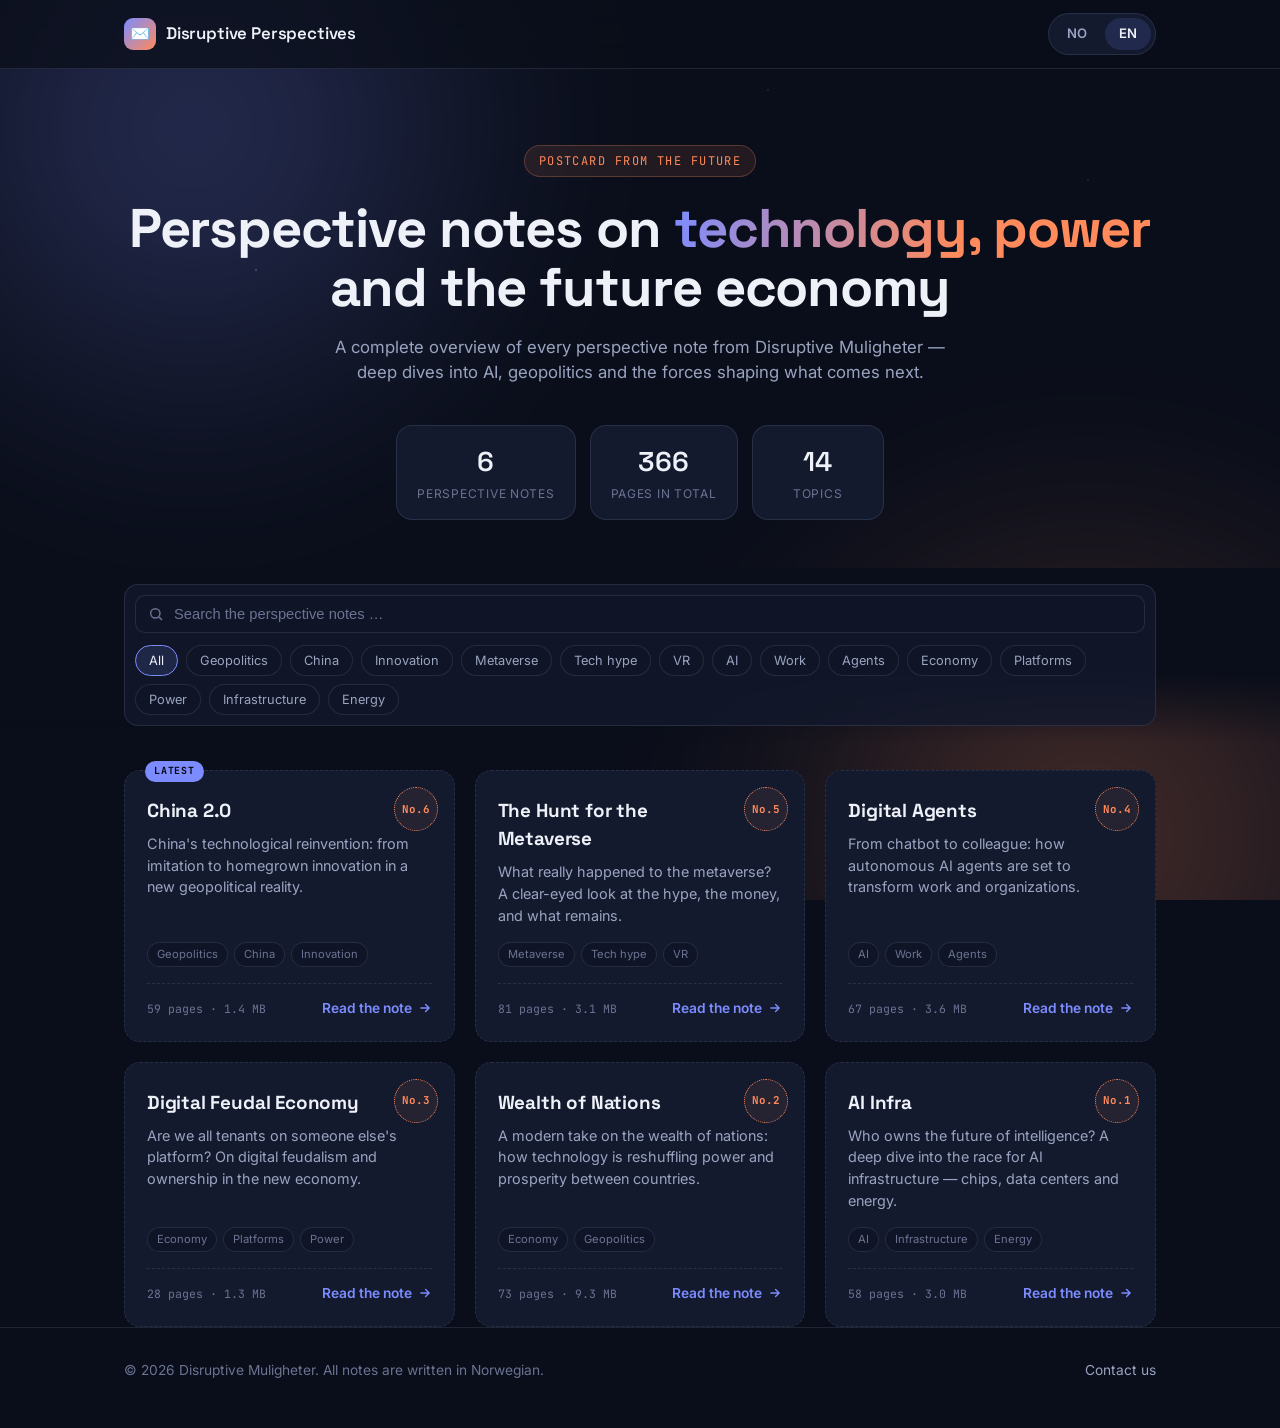
==== en/index.html @ dafa96ef "Redesign postkortfrafremtiden.no with a dynamic bilingual layout Replace the plain static list with " ====
<!DOCTYPE html>
<html lang="en">
<head>
<meta charset="UTF-8">
<meta name="viewport" content="width=device-width, initial-scale=1">
<title>Disruptive Perspectives — Postcard from the Future</title>
<meta name="description" content="Perspective notes on technology, power and the future economy, from Disruptive Muligheter.">
<link rel="icon" href="data:image/svg+xml,%3Csvg xmlns='http://www.w3.org/2000/svg' viewBox='0 0 64 64'%3E%3Crect width='64' height='64' rx='14' fill='%230a0e1a'/%3E%3Cpath d='M12 20h40v28H12z' fill='none' stroke='%237c8cff' stroke-width='3'/%3E%3Cpath d='M12 20l20 16 20-16' fill='none' stroke='%23ff8a5b' stroke-width='3' stroke-linecap='round' stroke-linejoin='round'/%3E%3C/svg%3E">
<link rel="preconnect" href="https://fonts.googleapis.com">
<link rel="preconnect" href="https://fonts.gstatic.com" crossorigin>
<link href="https://fonts.googleapis.com/css2?family=Space+Grotesk:wght@500;600;700&family=Inter:wght@400;500;600&family=JetBrains+Mono:wght@500;700&display=swap" rel="stylesheet">
<link rel="stylesheet" href="../assets/style.css">
</head>
<body>
<div class="sky"></div>
<div class="stars"></div>

<header class="site">
  <div class="wrap">
    <a class="brand" href="./">
      <span class="mark">✉️</span>
      Disruptive Perspectives
    </a>
    <nav class="langswitch" aria-label="Language switch">
      <a href="../">NO</a>
      <a href="./" class="active">EN</a>
    </nav>
  </div>
</header>

<section class="hero">
  <div class="wrap">
    <span class="eyebrow">Postcard from the future</span>
    <h1>Perspective notes on <span class="grad">technology, power</span> and the future economy</h1>
    <p class="lead">A complete overview of every perspective note from Disruptive Muligheter — deep dives into AI, geopolitics and the forces shaping what comes next.</p>
    <div class="stats" id="stats"></div>
  </div>
</section>

<div class="controls">
  <div class="wrap">
    <div class="controls-inner">
      <label class="search" for="search">
        <svg width="16" height="16" viewBox="0 0 24 24" fill="none" stroke="currentColor" stroke-width="2.2"><circle cx="11" cy="11" r="7"/><path d="M21 21l-4.3-4.3"/></svg>
        <input id="search" type="text" autocomplete="off">
      </label>
      <div class="tags" id="chips"></div>
    </div>
  </div>
</div>

<main class="wrap">
  <div class="grid" id="notes-grid"></div>
  <p class="empty" id="notes-empty"></p>
</main>

<footer class="site">
  <div class="wrap">
    <span>© <span id="year"></span> Disruptive Muligheter. All notes are written in Norwegian.</span>
    <a href="mailto:hei@postkortfrafremtiden.no">Contact us</a>
  </div>
</footer>

<script>window.PDF_BASE = "../";</script>
<script src="../assets/notes.js"></script>
<script src="../assets/main.js"></script>
<script>document.getElementById("year").textContent = new Date().getFullYear();</script>
</body>
</html>
---- assets/style.css ----
/* Disruptive Perspektiver — postkortfrafremtiden.no */

:root {
  --bg: #0a0e1a;
  --bg-soft: #0f1526;
  --panel: #131a2e;
  --panel-border: rgba(148, 163, 200, 0.16);
  --text: #eef1f8;
  --text-dim: #9aa4c0;
  --text-faint: #6b7392;
  --accent: #7c8cff;
  --accent-2: #ff8a5b;
  --accent-soft: rgba(124, 140, 255, 0.14);
  --stamp: #ff8a5b;
  --focus: #ffd166;
  --radius: 16px;
  --maxw: 1080px;
  font-size: 16px;
}

* { box-sizing: border-box; }

html { scroll-behavior: smooth; }

body {
  margin: 0;
  min-height: 100vh;
  background: var(--bg);
  color: var(--text);
  font-family: "Inter", -apple-system, BlinkMacSystemFont, "Segoe UI", sans-serif;
  line-height: 1.5;
  -webkit-font-smoothing: antialiased;
}

a { color: inherit; }

::selection { background: var(--accent); color: #06070d; }

/* ---------- backdrop ---------- */

.sky {
  position: fixed;
  inset: 0;
  z-index: -1;
  overflow: hidden;
  background: var(--bg);
}

.sky::before,
.sky::after {
  content: "";
  position: absolute;
  width: 60vmax;
  height: 60vmax;
  border-radius: 50%;
  filter: blur(90px);
  opacity: 0.28;
  animation: drift 26s ease-in-out infinite alternate;
}

.sky::before {
  top: -20vmax;
  left: -15vmax;
  background: radial-gradient(circle, var(--accent), transparent 70%);
}

.sky::after {
  bottom: -25vmax;
  right: -15vmax;
  background: radial-gradient(circle, var(--accent-2), transparent 70%);
  animation-delay: -13s;
}

@keyframes drift {
  from { transform: translate(0, 0) scale(1); }
  to { transform: translate(4vw, 3vh) scale(1.08); }
}

.stars {
  position: fixed;
  inset: 0;
  z-index: -1;
  background-image:
    radial-gradient(1.5px 1.5px at 20% 30%, rgba(255,255,255,0.35), transparent),
    radial-gradient(1.5px 1.5px at 70% 65%, rgba(255,255,255,0.25), transparent),
    radial-gradient(1px 1px at 45% 80%, rgba(255,255,255,0.3), transparent),
    radial-gradient(1px 1px at 85% 20%, rgba(255,255,255,0.25), transparent),
    radial-gradient(1.5px 1.5px at 10% 70%, rgba(255,255,255,0.2), transparent),
    radial-gradient(1px 1px at 60% 10%, rgba(255,255,255,0.25), transparent);
  background-size: 100% 100%;
}

@media (prefers-reduced-motion: reduce) {
  .sky::before, .sky::after { animation: none; }
  html { scroll-behavior: auto; }
}

/* ---------- layout shell ---------- */

.wrap {
  max-width: var(--maxw);
  margin: 0 auto;
  padding: 0 24px;
}

header.site {
  position: sticky;
  top: 0;
  z-index: 20;
  backdrop-filter: blur(14px);
  background: rgba(10, 14, 26, 0.72);
  border-bottom: 1px solid var(--panel-border);
}

header.site .wrap {
  display: flex;
  align-items: center;
  justify-content: space-between;
  height: 68px;
}

.brand {
  display: flex;
  align-items: center;
  gap: 10px;
  font-family: "Space Grotesk", "Inter", sans-serif;
  font-weight: 600;
  font-size: 1.05rem;
  text-decoration: none;
  letter-spacing: -0.01em;
}

.brand .mark {
  display: inline-grid;
  place-items: center;
  width: 32px;
  height: 32px;
  border-radius: 9px;
  background: linear-gradient(135deg, var(--accent), var(--accent-2));
  font-size: 1rem;
}

.langswitch {
  display: flex;
  gap: 4px;
  padding: 4px;
  border-radius: 999px;
  background: var(--panel);
  border: 1px solid var(--panel-border);
}

.langswitch a {
  padding: 6px 14px;
  border-radius: 999px;
  font-size: 0.82rem;
  font-weight: 600;
  text-decoration: none;
  color: var(--text-dim);
  transition: background 0.2s, color 0.2s;
}

.langswitch a.active {
  background: var(--accent-soft);
  color: var(--text);
}

.langswitch a:not(.active):hover { color: var(--text); }

/* ---------- hero ---------- */

.hero {
  padding: 76px 0 48px;
  text-align: center;
}

.eyebrow {
  display: inline-flex;
  align-items: center;
  gap: 8px;
  font-family: "JetBrains Mono", monospace;
  font-size: 0.75rem;
  letter-spacing: 0.12em;
  text-transform: uppercase;
  color: var(--accent-2);
  background: rgba(255, 138, 91, 0.1);
  border: 1px solid rgba(255, 138, 91, 0.25);
  padding: 6px 14px;
  border-radius: 999px;
  margin-bottom: 22px;
}

.hero h1 {
  font-family: "Space Grotesk", sans-serif;
  font-size: clamp(2.1rem, 5vw, 3.4rem);
  line-height: 1.08;
  letter-spacing: -0.02em;
  margin: 0 0 18px;
}

.hero h1 .grad {
  background: linear-gradient(100deg, var(--accent), var(--accent-2) 60%);
  -webkit-background-clip: text;
  background-clip: text;
  color: transparent;
}

.hero p.lead {
  max-width: 620px;
  margin: 0 auto;
  color: var(--text-dim);
  font-size: 1.05rem;
}

.stats {
  display: flex;
  justify-content: center;
  gap: 14px;
  flex-wrap: wrap;
  margin-top: 40px;
}

.stat {
  min-width: 132px;
  padding: 16px 20px;
  border-radius: var(--radius);
  background: var(--panel);
  border: 1px solid var(--panel-border);
}

.stat .num {
  font-family: "Space Grotesk", sans-serif;
  font-size: 1.7rem;
  font-weight: 600;
  color: var(--text);
}

.stat .label {
  font-size: 0.75rem;
  color: var(--text-faint);
  text-transform: uppercase;
  letter-spacing: 0.06em;
  margin-top: 2px;
}

/* ---------- controls ---------- */

.controls {
  position: sticky;
  top: 68px;
  z-index: 15;
  padding: 16px 0;
  background: linear-gradient(180deg, var(--bg) 60%, transparent);
}

.controls-inner {
  display: flex;
  gap: 12px;
  flex-wrap: wrap;
  align-items: center;
  padding: 10px;
  border-radius: 14px;
  background: rgba(19, 26, 46, 0.75);
  backdrop-filter: blur(10px);
  border: 1px solid var(--panel-border);
}

.search {
  flex: 1 1 220px;
  display: flex;
  align-items: center;
  gap: 8px;
  background: var(--bg-soft);
  border: 1px solid var(--panel-border);
  border-radius: 10px;
  padding: 9px 12px;
}

.search svg { flex-shrink: 0; color: var(--text-faint); }

.search input {
  border: none;
  background: transparent;
  outline: none;
  color: var(--text);
  font-size: 0.92rem;
  width: 100%;
}

.search input::placeholder { color: var(--text-faint); }

.tags {
  display: flex;
  gap: 8px;
  flex-wrap: wrap;
}

.chip {
  border: 1px solid var(--panel-border);
  background: var(--bg-soft);
  color: var(--text-dim);
  padding: 7px 13px;
  border-radius: 999px;
  font-size: 0.8rem;
  cursor: pointer;
  transition: all 0.15s ease;
  font-family: inherit;
}

.chip:hover { color: var(--text); border-color: var(--accent); }

.chip.active {
  background: var(--accent-soft);
  border-color: var(--accent);
  color: var(--text);
}

/* ---------- grid & cards ---------- */

main { padding-bottom: 90px; }

.grid {
  display: grid;
  grid-template-columns: repeat(auto-fill, minmax(280px, 1fr));
  gap: 20px;
  margin-top: 28px;
}

.card {
  position: relative;
  display: flex;
  flex-direction: column;
  padding: 22px;
  border-radius: var(--radius);
  background: var(--panel);
  border: 1px dashed var(--panel-border);
  opacity: 0;
  transform: translateY(18px);
  transition: transform 0.45s cubic-bezier(.2,.7,.3,1), opacity 0.45s ease, border-color 0.2s, box-shadow 0.2s;
}

.card.in-view {
  opacity: 1;
  transform: translateY(0);
}

.card:hover {
  border-color: var(--accent);
  box-shadow: 0 18px 40px -20px rgba(124, 140, 255, 0.45);
  transform: translateY(-4px) rotate(-0.3deg);
}

.card[hidden] { display: none; }

.stamp {
  position: absolute;
  top: 16px;
  right: 16px;
  width: 44px;
  height: 44px;
  border-radius: 50%;
  display: grid;
  place-items: center;
  font-family: "JetBrains Mono", monospace;
  font-size: 0.68rem;
  font-weight: 700;
  color: var(--stamp);
  border: 1.5px dotted var(--stamp);
  background: rgba(255, 138, 91, 0.08);
}

.badge-latest {
  position: absolute;
  top: -10px;
  left: 20px;
  font-family: "JetBrains Mono", monospace;
  font-size: 0.62rem;
  letter-spacing: 0.08em;
  text-transform: uppercase;
  background: var(--accent);
  color: #06070d;
  padding: 3px 9px;
  border-radius: 999px;
  font-weight: 700;
}

.card h3 {
  font-family: "Space Grotesk", sans-serif;
  font-size: 1.18rem;
  margin: 4px 46px 8px 0;
  letter-spacing: -0.01em;
}

.card p.desc {
  color: var(--text-dim);
  font-size: 0.9rem;
  margin: 0 0 16px;
  flex: 1;
}

.card .tagrow {
  display: flex;
  flex-wrap: wrap;
  gap: 6px;
  margin-bottom: 16px;
}

.card .tagrow span {
  font-size: 0.7rem;
  color: var(--text-faint);
  background: var(--bg-soft);
  border: 1px solid var(--panel-border);
  padding: 3px 9px;
  border-radius: 999px;
}

.card .meta {
  display: flex;
  align-items: center;
  justify-content: space-between;
  padding-top: 14px;
  border-top: 1px dashed var(--panel-border);
}

.card .filemeta {
  font-family: "JetBrains Mono", monospace;
  font-size: 0.72rem;
  color: var(--text-faint);
}

.card .read {
  display: inline-flex;
  align-items: center;
  gap: 6px;
  font-weight: 600;
  font-size: 0.86rem;
  color: var(--accent);
  text-decoration: none;
}

.card .read svg { transition: transform 0.2s; }
.card:hover .read svg { transform: translateX(3px); }

.empty {
  text-align: center;
  padding: 60px 20px;
  color: var(--text-faint);
  display: none;
}

.empty.show { display: block; }

/* ---------- footer ---------- */

footer.site {
  border-top: 1px solid var(--panel-border);
  padding: 32px 0 48px;
  color: var(--text-faint);
  font-size: 0.86rem;
}

footer.site .wrap {
  display: flex;
  flex-wrap: wrap;
  gap: 12px;
  align-items: center;
  justify-content: space-between;
}

footer.site a {
  color: var(--text-dim);
  text-decoration: none;
}

footer.site a:hover { color: var(--accent); }

@media (max-width: 560px) {
  header.site .wrap { height: auto; padding: 14px 20px; }
  .hero { padding: 56px 0 36px; }
  .controls { top: auto; }
}
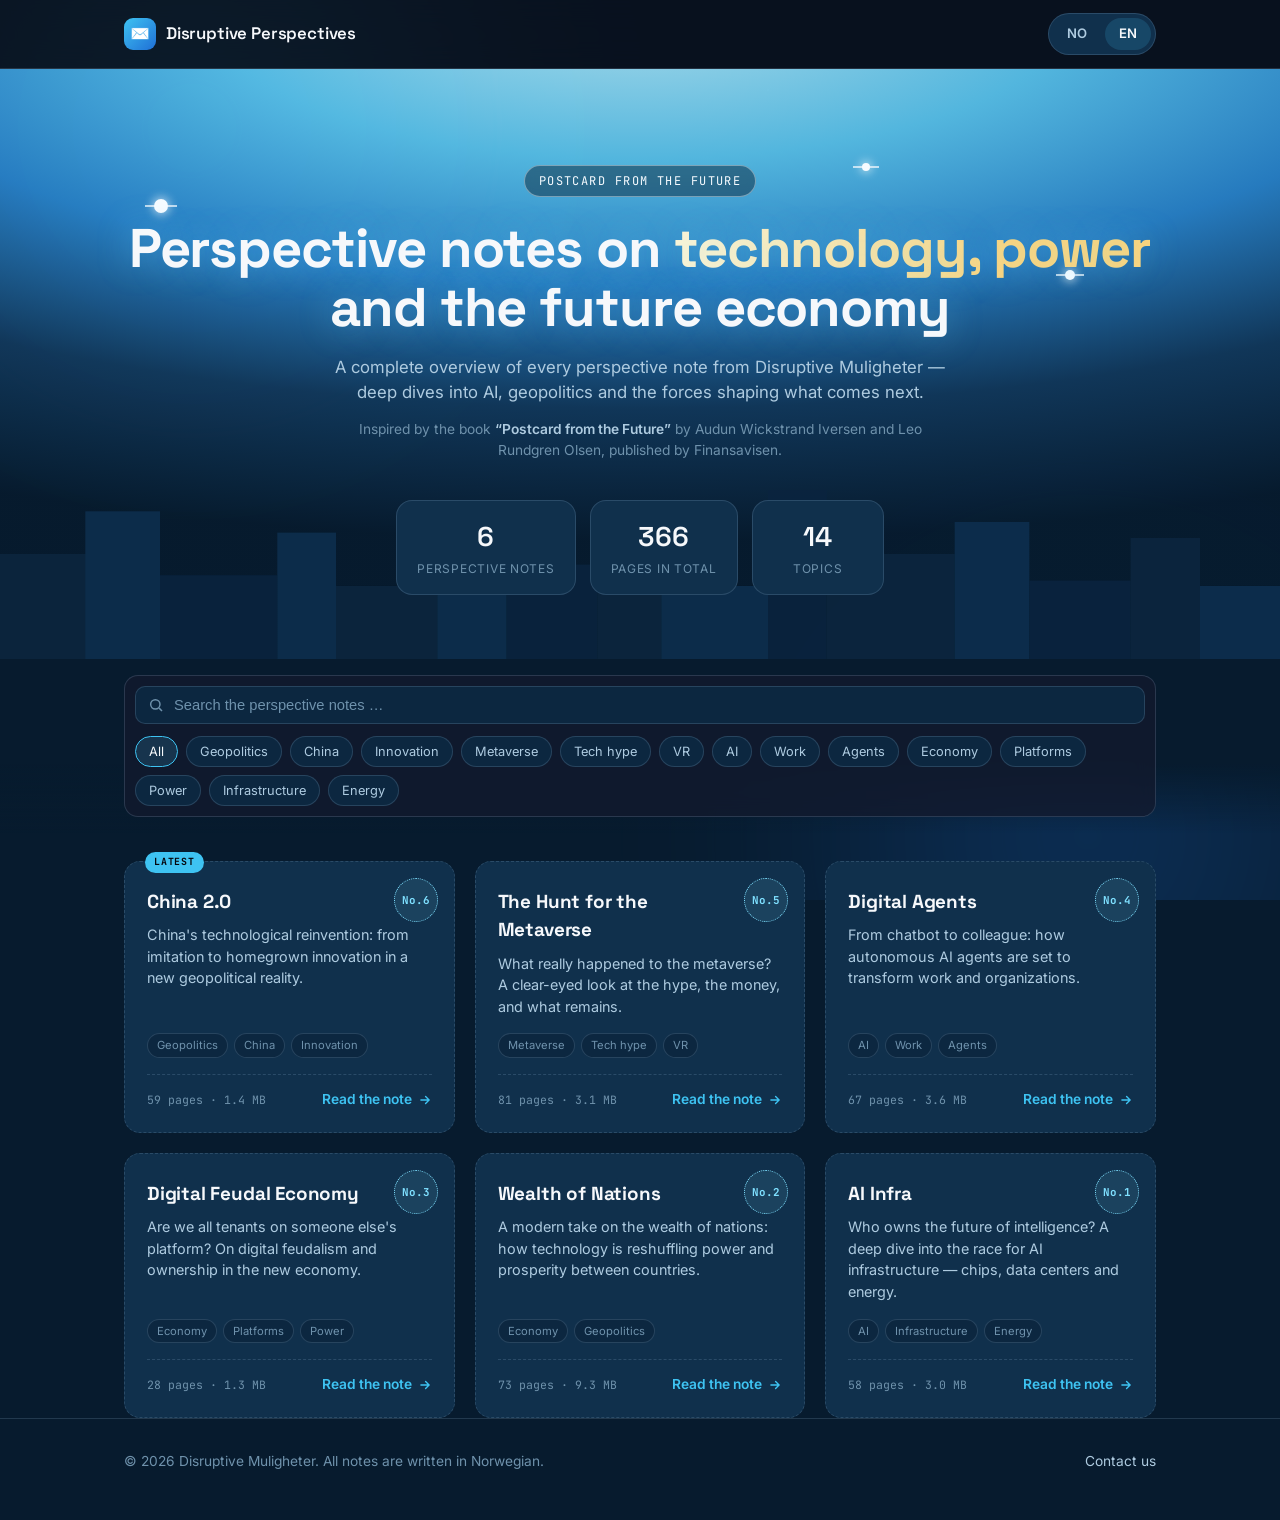
==== commit a320ec05: "Restyle the site to match the "Postkort fra fremtiden" book cover Swap the dark indigo/orange theme " ====
--- a/en/index.html
+++ b/en/index.html
@@ -5,7 +5,7 @@
 <meta name="viewport" content="width=device-width, initial-scale=1">
 <title>Disruptive Perspectives — Postcard from the Future</title>
 <meta name="description" content="Perspective notes on technology, power and the future economy, from Disruptive Muligheter.">
-<link rel="icon" href="data:image/svg+xml,%3Csvg xmlns='http://www.w3.org/2000/svg' viewBox='0 0 64 64'%3E%3Crect width='64' height='64' rx='14' fill='%230a0e1a'/%3E%3Cpath d='M12 20h40v28H12z' fill='none' stroke='%237c8cff' stroke-width='3'/%3E%3Cpath d='M12 20l20 16 20-16' fill='none' stroke='%23ff8a5b' stroke-width='3' stroke-linecap='round' stroke-linejoin='round'/%3E%3C/svg%3E">
+<link rel="icon" href="data:image/svg+xml,%3Csvg xmlns='http://www.w3.org/2000/svg' viewBox='0 0 64 64'%3E%3Crect width='64' height='64' rx='14' fill='%23071b2e'/%3E%3Cpath d='M12 20h40v28H12z' fill='none' stroke='%233ec3f2' stroke-width='3'/%3E%3Cpath d='M12 20l20 16 20-16' fill='none' stroke='%237fe0ff' stroke-width='3' stroke-linecap='round' stroke-linejoin='round'/%3E%3C/svg%3E">
 <link rel="preconnect" href="https://fonts.googleapis.com">
 <link rel="preconnect" href="https://fonts.gstatic.com" crossorigin>
 <link href="https://fonts.googleapis.com/css2?family=Space+Grotesk:wght@500;600;700&family=Inter:wght@400;500;600&family=JetBrains+Mono:wght@500;700&display=swap" rel="stylesheet">
@@ -29,10 +29,33 @@
 </header>
 
 <section class="hero">
+  <div class="hero-bg" aria-hidden="true">
+    <svg class="skyline" viewBox="0 0 1200 220" preserveAspectRatio="none" xmlns="http://www.w3.org/2000/svg">
+      <rect x="0" y="120" width="90" height="100" fill="#0c2740"/>
+      <rect x="80" y="80" width="70" height="140" fill="#0e3050"/>
+      <rect x="150" y="140" width="110" height="80" fill="#0a2440"/>
+      <rect x="260" y="100" width="55" height="120" fill="#0e3050"/>
+      <rect x="315" y="150" width="95" height="70" fill="#0c2740"/>
+      <rect x="410" y="70" width="65" height="150" fill="#0e3050"/>
+      <rect x="475" y="130" width="85" height="90" fill="#0a2440"/>
+      <rect x="560" y="95" width="60" height="125" fill="#0c2740"/>
+      <rect x="620" y="150" width="100" height="70" fill="#0e3050"/>
+      <rect x="720" y="60" width="55" height="160" fill="#0a2440"/>
+      <rect x="775" y="120" width="120" height="100" fill="#0c2740"/>
+      <rect x="895" y="90" width="70" height="130" fill="#0e3050"/>
+      <rect x="965" y="145" width="95" height="75" fill="#0a2440"/>
+      <rect x="1060" y="105" width="65" height="115" fill="#0c2740"/>
+      <rect x="1125" y="150" width="75" height="70" fill="#0e3050"/>
+    </svg>
+    <span class="drone d1"></span>
+    <span class="drone d2"></span>
+    <span class="drone d3"></span>
+  </div>
   <div class="wrap">
     <span class="eyebrow">Postcard from the future</span>
     <h1>Perspective notes on <span class="grad">technology, power</span> and the future economy</h1>
     <p class="lead">A complete overview of every perspective note from Disruptive Muligheter — deep dives into AI, geopolitics and the forces shaping what comes next.</p>
+    <p class="credit">Inspired by the book <em>“Postcard from the Future”</em> by Audun Wickstrand Iversen and Leo Rundgren Olsen, published by Finansavisen.</p>
     <div class="stats" id="stats"></div>
   </div>
 </section>
--- a/assets/style.css
+++ b/assets/style.css
@@ -1,18 +1,18 @@
 /* Disruptive Perspektiver — postkortfrafremtiden.no */
 
 :root {
-  --bg: #0a0e1a;
-  --bg-soft: #0f1526;
-  --panel: #131a2e;
-  --panel-border: rgba(148, 163, 200, 0.16);
-  --text: #eef1f8;
-  --text-dim: #9aa4c0;
-  --text-faint: #6b7392;
-  --accent: #7c8cff;
-  --accent-2: #ff8a5b;
-  --accent-soft: rgba(124, 140, 255, 0.14);
-  --stamp: #ff8a5b;
-  --focus: #ffd166;
+  --bg: #071b2e;
+  --bg-soft: #0c2740;
+  --panel: #10304c;
+  --panel-border: rgba(179, 218, 244, 0.16);
+  --text: #f6f8fb;
+  --text-dim: #aecbe0;
+  --text-faint: #6f92ac;
+  --accent: #3ec3f2;
+  --accent-2: #1f6fd6;
+  --accent-soft: rgba(62, 195, 242, 0.16);
+  --stamp: #7fe0ff;
+  --focus: #7fe0ff;
   --radius: 16px;
   --maxw: 1080px;
   font-size: 16px;
@@ -81,12 +81,12 @@
   inset: 0;
   z-index: -1;
   background-image:
-    radial-gradient(1.5px 1.5px at 20% 30%, rgba(255,255,255,0.35), transparent),
-    radial-gradient(1.5px 1.5px at 70% 65%, rgba(255,255,255,0.25), transparent),
-    radial-gradient(1px 1px at 45% 80%, rgba(255,255,255,0.3), transparent),
-    radial-gradient(1px 1px at 85% 20%, rgba(255,255,255,0.25), transparent),
-    radial-gradient(1.5px 1.5px at 10% 70%, rgba(255,255,255,0.2), transparent),
-    radial-gradient(1px 1px at 60% 10%, rgba(255,255,255,0.25), transparent);
+    radial-gradient(1.5px 1.5px at 20% 30%, rgba(255,255,255,0.22), transparent),
+    radial-gradient(1.5px 1.5px at 70% 65%, rgba(255,255,255,0.16), transparent),
+    radial-gradient(1px 1px at 45% 80%, rgba(255,255,255,0.18), transparent),
+    radial-gradient(1px 1px at 85% 20%, rgba(255,255,255,0.16), transparent),
+    radial-gradient(1.5px 1.5px at 10% 70%, rgba(255,255,255,0.12), transparent),
+    radial-gradient(1px 1px at 60% 10%, rgba(255,255,255,0.16), transparent);
   background-size: 100% 100%;
 }
 
@@ -169,8 +169,78 @@
 /* ---------- hero ---------- */
 
 .hero {
-  padding: 76px 0 48px;
+  position: relative;
+  overflow: hidden;
+  padding: 96px 0 64px;
   text-align: center;
+}
+
+.hero::before {
+  content: "";
+  position: absolute;
+  inset: 0;
+  background:
+    radial-gradient(120% 90% at 50% -10%, #bdf1ff 0%, #5cc8f2 28%, #2a86cf 52%, #123a5e 75%, var(--bg) 100%);
+  opacity: 0.9;
+}
+
+.hero .wrap { position: relative; z-index: 2; }
+
+.hero-bg {
+  position: absolute;
+  inset: 0;
+  z-index: 1;
+  pointer-events: none;
+}
+
+.hero-bg .skyline {
+  position: absolute;
+  left: 0;
+  right: 0;
+  bottom: -2px;
+  width: 100%;
+  height: auto;
+  opacity: 0.85;
+}
+
+.hero-bg .drone {
+  position: absolute;
+  width: 14px;
+  height: 14px;
+  animation: bob 6s ease-in-out infinite;
+}
+
+.hero-bg .drone::before {
+  content: "";
+  position: absolute;
+  inset: 0;
+  border-radius: 50%;
+  background: #f6fbff;
+  box-shadow: 0 0 10px 2px rgba(255, 255, 255, 0.6);
+}
+
+.hero-bg .drone::after {
+  content: "";
+  position: absolute;
+  left: -9px;
+  right: -9px;
+  top: 50%;
+  height: 2px;
+  background: rgba(246, 251, 255, 0.7);
+  transform: translateY(-50%);
+}
+
+.hero-bg .drone.d1 { top: 22%; left: 12%; animation-delay: 0s; }
+.hero-bg .drone.d2 { top: 34%; right: 16%; animation-delay: -2s; width: 10px; height: 10px; }
+.hero-bg .drone.d3 { top: 16%; right: 32%; animation-delay: -4s; width: 8px; height: 8px; }
+
+@keyframes bob {
+  0%, 100% { transform: translateY(0); }
+  50% { transform: translateY(-10px); }
+}
+
+@media (prefers-reduced-motion: reduce) {
+  .hero-bg .drone { animation: none; }
 }
 
 .eyebrow {
@@ -181,24 +251,28 @@
   font-size: 0.75rem;
   letter-spacing: 0.12em;
   text-transform: uppercase;
-  color: var(--accent-2);
-  background: rgba(255, 138, 91, 0.1);
-  border: 1px solid rgba(255, 138, 91, 0.25);
+  color: #f6fbff;
+  background: rgba(6, 25, 43, 0.45);
+  border: 1px solid rgba(246, 251, 255, 0.4);
   padding: 6px 14px;
   border-radius: 999px;
   margin-bottom: 22px;
+  backdrop-filter: blur(4px);
 }
 
 .hero h1 {
   font-family: "Space Grotesk", sans-serif;
+  font-weight: 700;
   font-size: clamp(2.1rem, 5vw, 3.4rem);
   line-height: 1.08;
   letter-spacing: -0.02em;
   margin: 0 0 18px;
+  color: var(--text);
+  text-shadow: 0 0 34px rgba(126, 224, 255, 0.35);
 }
 
 .hero h1 .grad {
-  background: linear-gradient(100deg, var(--accent), var(--accent-2) 60%);
+  background: linear-gradient(100deg, #fff6d8, #ffd479 70%);
   -webkit-background-clip: text;
   background-clip: text;
   color: transparent;
@@ -209,6 +283,19 @@
   margin: 0 auto;
   color: var(--text-dim);
   font-size: 1.05rem;
+}
+
+.hero p.credit {
+  max-width: 620px;
+  margin: 14px auto 0;
+  color: var(--text-faint);
+  font-size: 0.86rem;
+}
+
+.hero p.credit em {
+  color: var(--text-dim);
+  font-style: normal;
+  font-weight: 600;
 }
 
 .stats {
@@ -345,7 +432,7 @@
 
 .card:hover {
   border-color: var(--accent);
-  box-shadow: 0 18px 40px -20px rgba(124, 140, 255, 0.45);
+  box-shadow: 0 18px 40px -20px rgba(62, 195, 242, 0.45);
   transform: translateY(-4px) rotate(-0.3deg);
 }
 
@@ -365,7 +452,7 @@
   font-weight: 700;
   color: var(--stamp);
   border: 1.5px dotted var(--stamp);
-  background: rgba(255, 138, 91, 0.08);
+  background: rgba(127, 224, 255, 0.1);
 }
 
 .badge-latest {
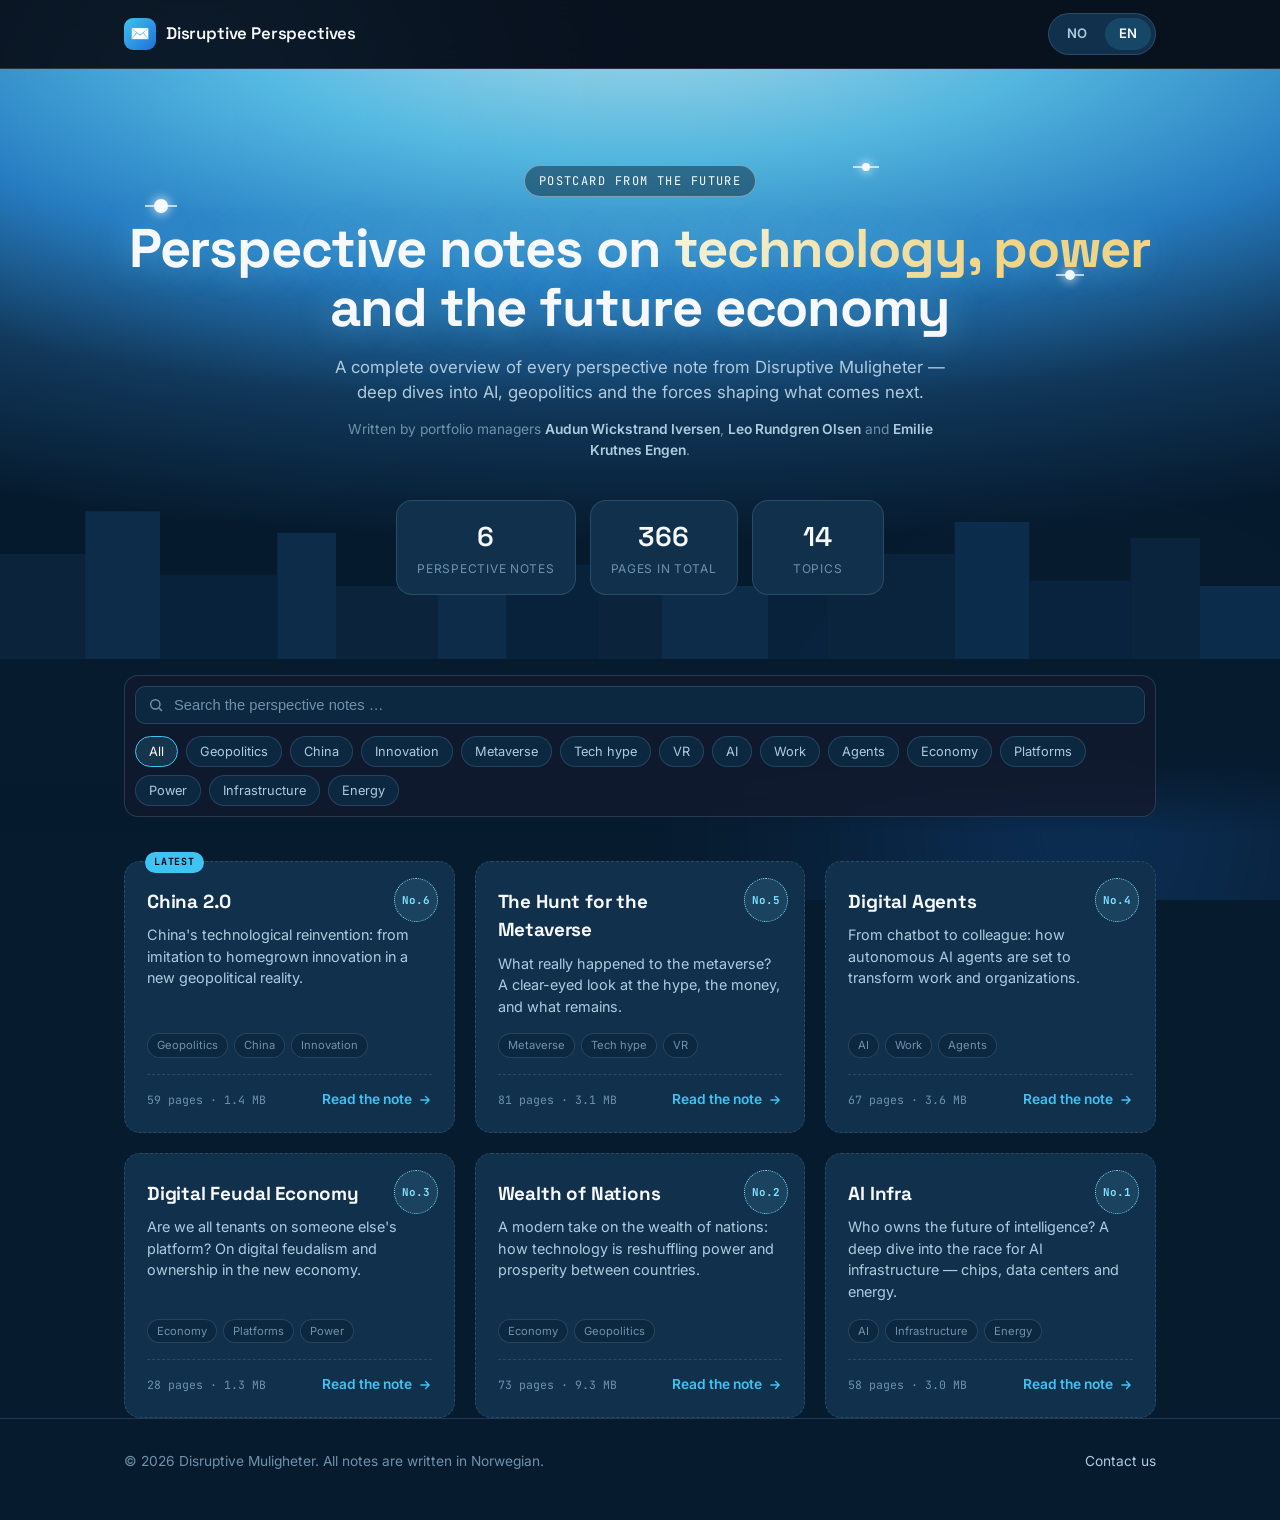
==== commit 11ba18d7: "Correct authorship credit in the hero Remove the inaccurate "inspired by the book" line and credit t" ====
--- a/en/index.html
+++ b/en/index.html
@@ -55,7 +55,7 @@
     <span class="eyebrow">Postcard from the future</span>
     <h1>Perspective notes on <span class="grad">technology, power</span> and the future economy</h1>
     <p class="lead">A complete overview of every perspective note from Disruptive Muligheter — deep dives into AI, geopolitics and the forces shaping what comes next.</p>
-    <p class="credit">Inspired by the book <em>“Postcard from the Future”</em> by Audun Wickstrand Iversen and Leo Rundgren Olsen, published by Finansavisen.</p>
+    <p class="credit">Written by portfolio managers <strong>Audun Wickstrand Iversen</strong>, <strong>Leo Rundgren Olsen</strong> and <strong>Emilie Krutnes Engen</strong>.</p>
     <div class="stats" id="stats"></div>
   </div>
 </section>
--- a/assets/style.css
+++ b/assets/style.css
@@ -292,9 +292,8 @@
   font-size: 0.86rem;
 }
 
-.hero p.credit em {
+.hero p.credit strong {
   color: var(--text-dim);
-  font-style: normal;
   font-weight: 600;
 }
 
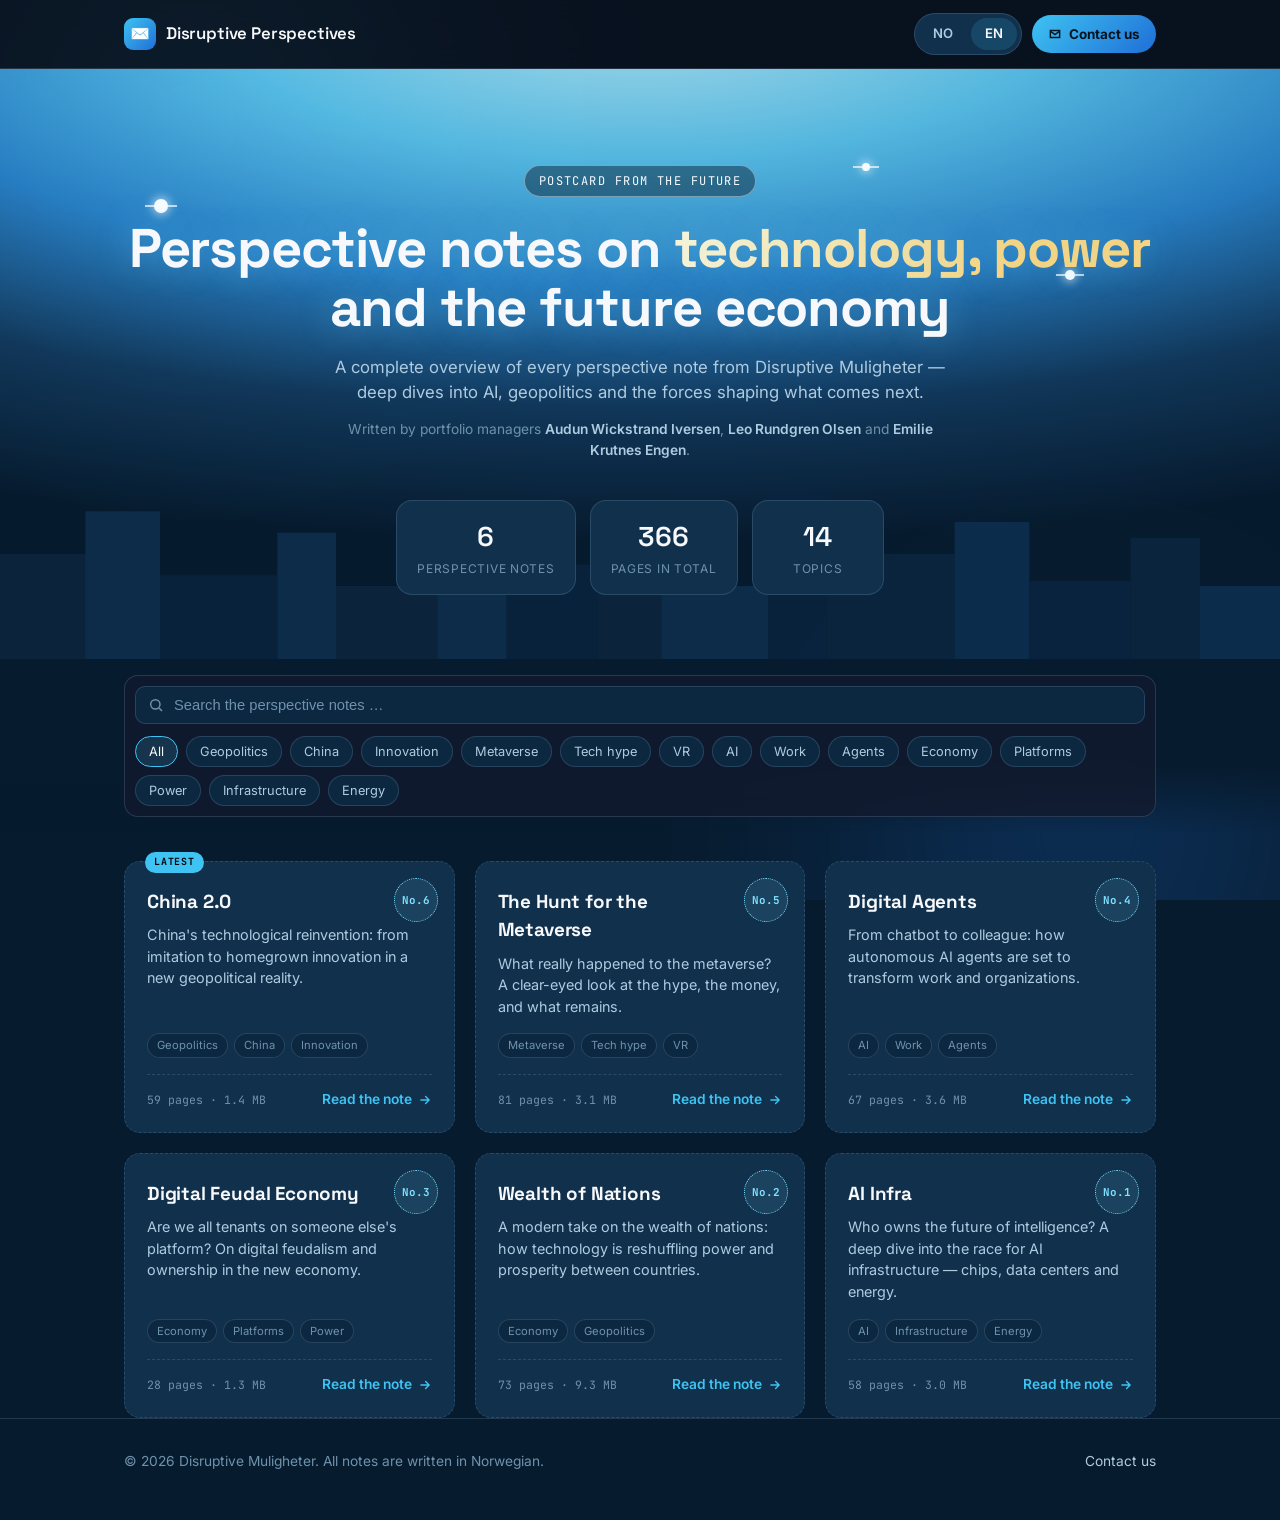
==== commit 4ccde0a0: "Add a visible contact button to the header Add a "Kontakt oss"/"Contact us" pill button next to the " ====
--- a/en/index.html
+++ b/en/index.html
@@ -21,10 +21,16 @@
       <span class="mark">✉️</span>
       Disruptive Perspectives
     </a>
-    <nav class="langswitch" aria-label="Language switch">
-      <a href="../">NO</a>
-      <a href="./" class="active">EN</a>
-    </nav>
+    <div class="hdr-right">
+      <nav class="langswitch" aria-label="Language switch">
+        <a href="../">NO</a>
+        <a href="./" class="active">EN</a>
+      </nav>
+      <a class="btn-contact" href="mailto:hei@postkortfrafremtiden.no">
+        <svg width="14" height="14" viewBox="0 0 24 24" fill="none" stroke="currentColor" stroke-width="2.4"><path d="M4 6h16v12H4z"/><path d="M4 7l8 6 8-6"/></svg>
+        <span class="label">Contact us</span>
+      </a>
+    </div>
   </div>
 </header>
 
--- a/assets/style.css
+++ b/assets/style.css
@@ -166,6 +166,33 @@
 
 .langswitch a:not(.active):hover { color: var(--text); }
 
+.hdr-right {
+  display: flex;
+  align-items: center;
+  gap: 10px;
+}
+
+.btn-contact {
+  display: inline-flex;
+  align-items: center;
+  gap: 7px;
+  padding: 9px 16px;
+  border-radius: 999px;
+  background: linear-gradient(135deg, var(--accent), var(--accent-2));
+  color: #06141f;
+  font-size: 0.84rem;
+  font-weight: 700;
+  text-decoration: none;
+  transition: filter 0.15s, transform 0.15s;
+}
+
+.btn-contact:hover {
+  filter: brightness(1.1);
+  transform: translateY(-1px);
+}
+
+.btn-contact svg { flex-shrink: 0; }
+
 /* ---------- hero ---------- */
 
 .hero {
@@ -560,7 +587,14 @@
 footer.site a:hover { color: var(--accent); }
 
 @media (max-width: 560px) {
-  header.site .wrap { height: auto; padding: 14px 20px; }
+  header.site .wrap { height: 60px; padding: 0 16px; }
+  .brand { font-size: 0.88rem; gap: 6px; white-space: nowrap; }
+  .brand .mark { width: 26px; height: 26px; font-size: 0.8rem; }
+  .hdr-right { gap: 6px; }
+  .langswitch { padding: 3px; }
+  .langswitch a { padding: 5px 9px; font-size: 0.74rem; }
+  .btn-contact { padding: 8px; border-radius: 50%; }
+  .btn-contact .label { display: none; }
   .hero { padding: 56px 0 36px; }
   .controls { top: auto; }
 }
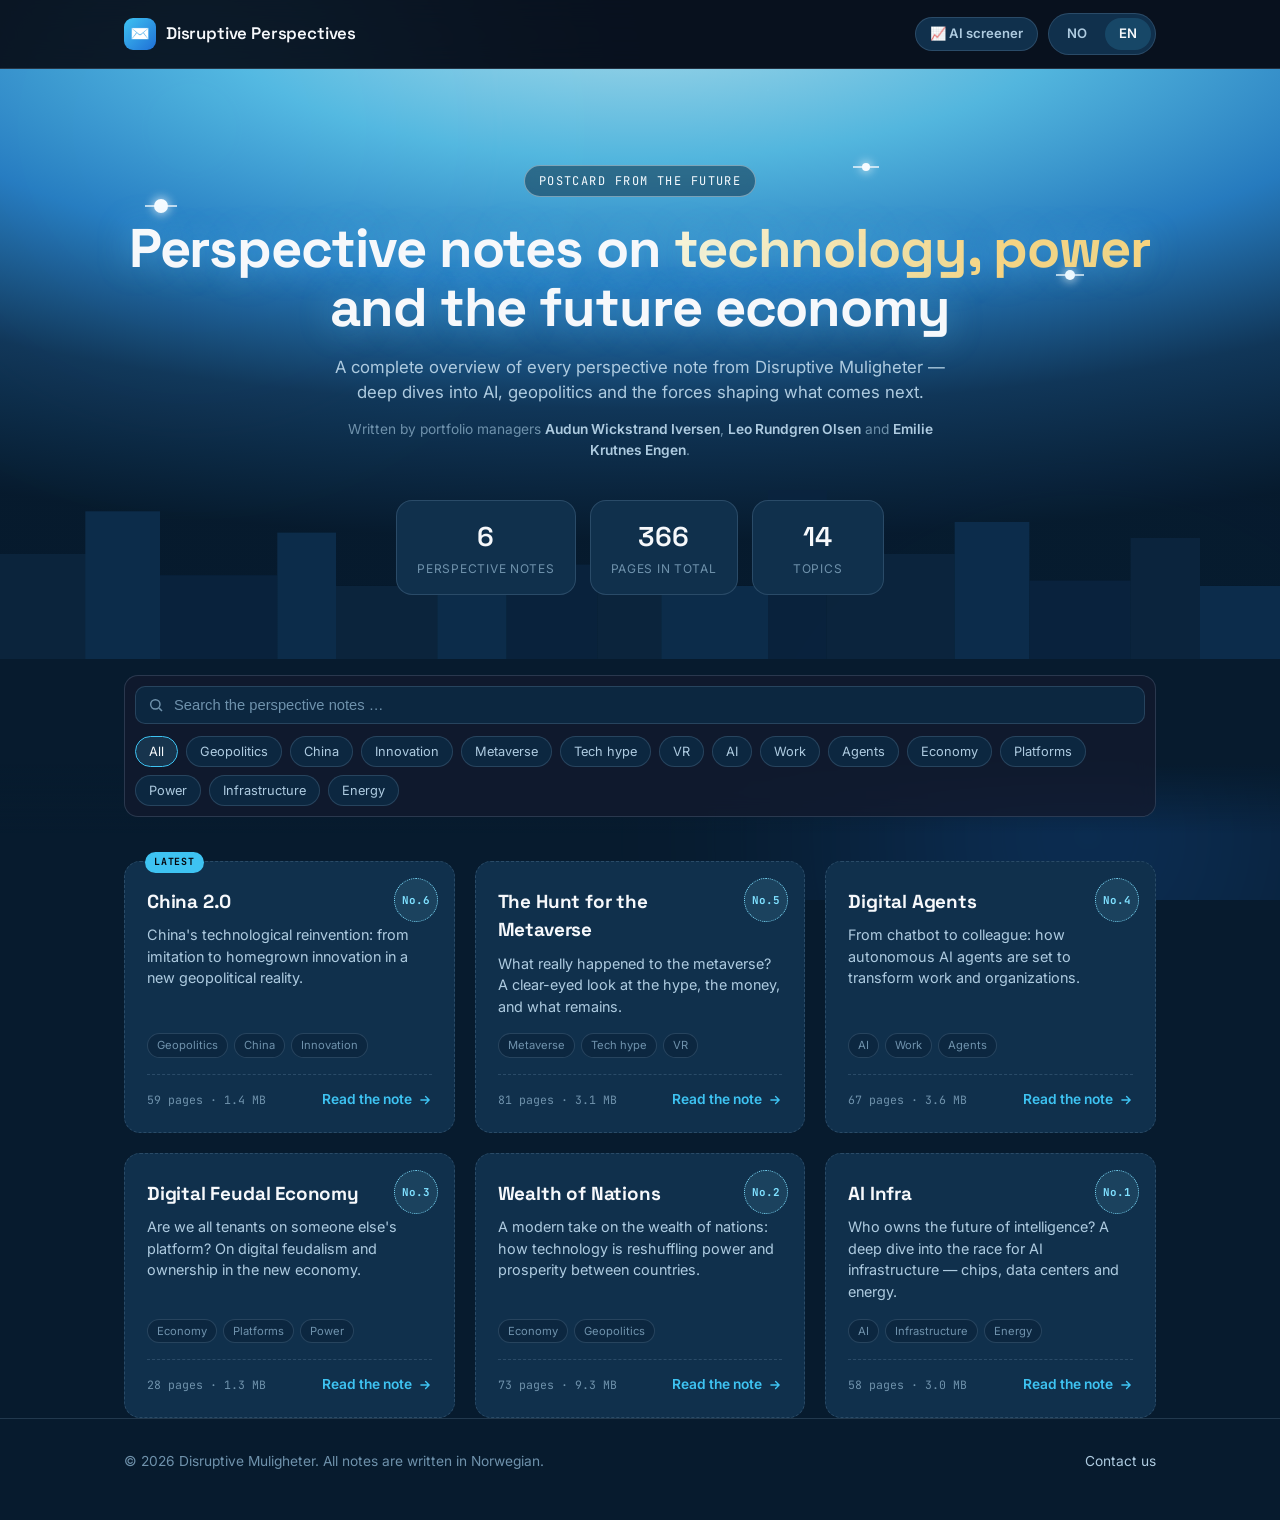
==== commit 3c1d30cb: "Add AI leader screener for the ten largest industries New page ai-ledere/ ranks 70 listed companies " ====
--- a/en/index.html
+++ b/en/index.html
@@ -21,16 +21,11 @@
       <span class="mark">✉️</span>
       Disruptive Perspectives
     </a>
-    <div class="hdr-right">
-      <nav class="langswitch" aria-label="Language switch">
-        <a href="../">NO</a>
-        <a href="./" class="active">EN</a>
-      </nav>
-      <a class="btn-contact" href="mailto:hei@postkortfrafremtiden.no">
-        <svg width="14" height="14" viewBox="0 0 24 24" fill="none" stroke="currentColor" stroke-width="2.4"><path d="M4 6h16v12H4z"/><path d="M4 7l8 6 8-6"/></svg>
-        <span class="label">Contact us</span>
-      </a>
-    </div>
+    <a class="screener-link" href="../ai-ledere/">📈 <span>AI </span>screener</a>
+    <nav class="langswitch" aria-label="Language switch">
+      <a href="../">NO</a>
+      <a href="./" class="active">EN</a>
+    </nav>
   </div>
 </header>
 
--- a/assets/style.css
+++ b/assets/style.css
@@ -166,33 +166,6 @@
 
 .langswitch a:not(.active):hover { color: var(--text); }
 
-.hdr-right {
-  display: flex;
-  align-items: center;
-  gap: 10px;
-}
-
-.btn-contact {
-  display: inline-flex;
-  align-items: center;
-  gap: 7px;
-  padding: 9px 16px;
-  border-radius: 999px;
-  background: linear-gradient(135deg, var(--accent), var(--accent-2));
-  color: #06141f;
-  font-size: 0.84rem;
-  font-weight: 700;
-  text-decoration: none;
-  transition: filter 0.15s, transform 0.15s;
-}
-
-.btn-contact:hover {
-  filter: brightness(1.1);
-  transform: translateY(-1px);
-}
-
-.btn-contact svg { flex-shrink: 0; }
-
 /* ---------- hero ---------- */
 
 .hero {
@@ -587,14 +560,30 @@
 footer.site a:hover { color: var(--accent); }
 
 @media (max-width: 560px) {
-  header.site .wrap { height: 60px; padding: 0 16px; }
-  .brand { font-size: 0.88rem; gap: 6px; white-space: nowrap; }
-  .brand .mark { width: 26px; height: 26px; font-size: 0.8rem; }
-  .hdr-right { gap: 6px; }
-  .langswitch { padding: 3px; }
-  .langswitch a { padding: 5px 9px; font-size: 0.74rem; }
-  .btn-contact { padding: 8px; border-radius: 50%; }
-  .btn-contact .label { display: none; }
+  header.site .wrap { height: auto; padding: 14px 20px; }
   .hero { padding: 56px 0 36px; }
   .controls { top: auto; }
 }
+
+/* ---------- link to AI screener ---------- */
+
+.screener-link {
+  margin-left: auto;
+  margin-right: 10px;
+  padding: 6px 14px;
+  border-radius: 999px;
+  font-size: 0.82rem;
+  font-weight: 600;
+  text-decoration: none;
+  color: var(--text-dim);
+  background: var(--panel);
+  border: 1px solid var(--panel-border);
+  white-space: nowrap;
+}
+
+.screener-link:hover { color: var(--text); border-color: var(--accent); }
+
+@media (max-width: 560px) {
+  .screener-link { padding: 6px 10px; margin-right: 6px; }
+  .screener-link span { display: none; }
+}
